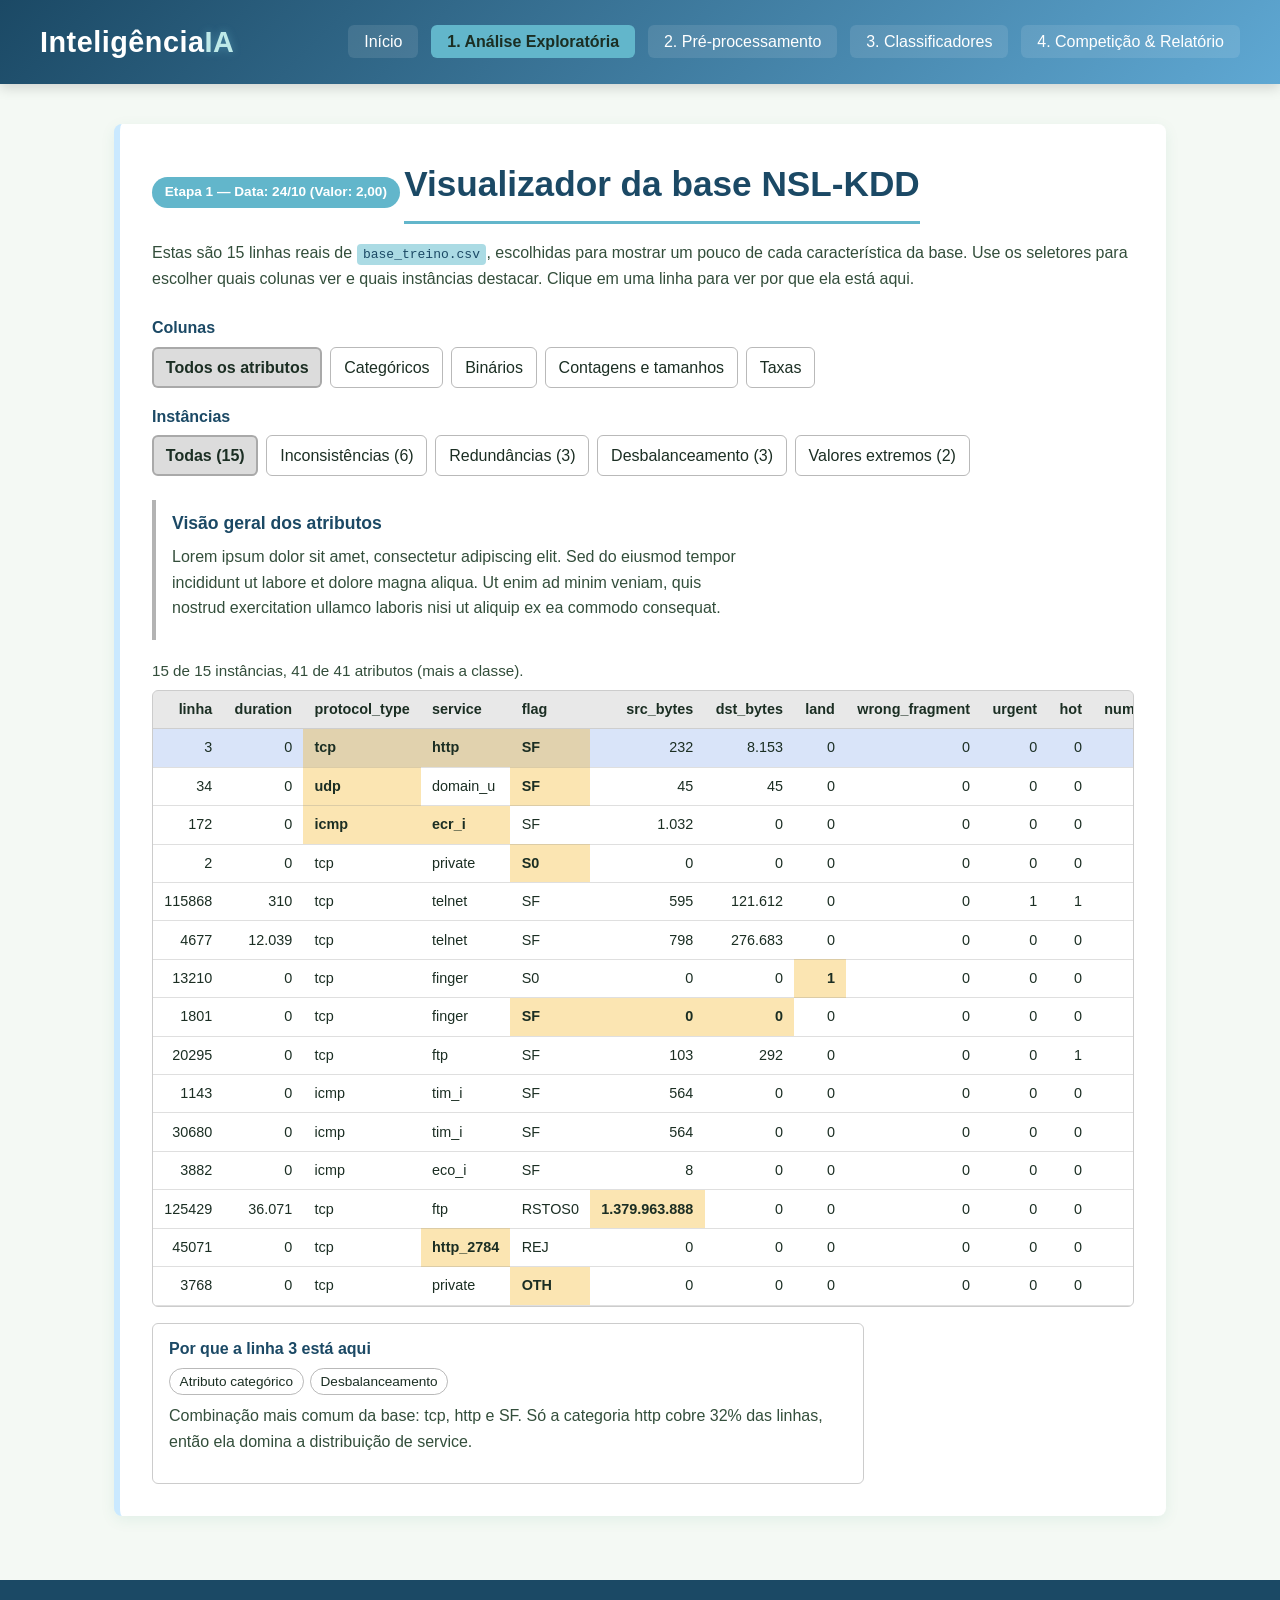
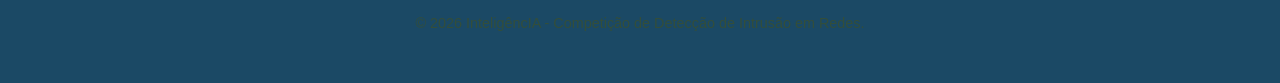
==== codigo/etapa1.html @ e3c4448b "Front + inicio" ====
<!DOCTYPE html>
<html lang="pt-BR">
<head>
    <meta charset="UTF-8">
    <meta name="viewport" content="width=device-width, initial-scale=1.0">
    <title>Etapa 1 - Visualizador da base | InteligêncIA</title>
    <link rel="stylesheet" href="style.css">
    <link rel="stylesheet" href="css/etapa1.css">
</head>
<body>

    <header>
        <div class="nav-container">
            <div class="logo">Inteligência<span>IA</span></div>
            <nav>
                <ul>
                    <li><a href="index.html#inicio">Início</a></li>
                    <li><a href="etapa1.html" class="active" aria-current="page">1. Análise Exploratória</a></li>
                    <li><a href="index.html#etapa2">2. Pré-processamento</a></li>
                    <li><a href="index.html#etapa3">3. Classificadores</a></li>
                    <li><a href="index.html#etapa4">4. Competição & Relatório</a></li>
                </ul>
            </nav>
        </div>
    </header>

    <main>
        <section class="card viz">
            <span class="badge">Etapa 1 — Data: 24/10 (Valor: 2,00)</span>
            <h1>Visualizador da base NSL-KDD</h1>
            <p>Estas são 15 linhas reais de <code>base_treino.csv</code>, escolhidas para mostrar um pouco de cada característica da base. Use os seletores para escolher quais colunas ver e quais instâncias destacar. Clique em uma linha para ver por que ela está aqui.</p>

            <div class="viz-seletores">
                <div>
                    <h2 id="titulo-seletor-colunas">Colunas</h2>
                    <div id="seletor-colunas" class="viz-grupo" role="group" aria-labelledby="titulo-seletor-colunas"></div>
                </div>
                <div>
                    <h2 id="titulo-seletor-instancias">Instâncias</h2>
                    <div id="seletor-instancias" class="viz-grupo" role="group" aria-labelledby="titulo-seletor-instancias"></div>
                </div>
            </div>

            <div id="viz-explicacao" class="viz-explicacao" aria-live="polite">
                <h2 id="viz-explicacao-titulo"></h2>
                <p id="viz-explicacao-texto"></p>
                <div id="viz-panorama" hidden></div>
            </div>

            <p id="viz-contagem" class="viz-contagem"></p>
            <div class="viz-tabela-rolavel" tabindex="0" role="region" aria-label="Tabela com as instâncias da amostra">
                <table id="viz-tabela"></table>
            </div>

            <div id="viz-motivo" class="viz-motivo" aria-live="polite"></div>
        </section>
    </main>

    <footer>
        <p>&copy; 2026 InteligêncIA - Competição de Detecção de Intrusão em Redes.</p>
    </footer>

    <script src="dados/amostra_instancias.js"></script>
    <script src="js/etapa1.js"></script>
</body>
</html>
---- codigo/style.css ----
/* ==========================================
   VARIÁVEIS DE CORES (Paleta Oficial Solicitada)
   ========================================== */
:root {
    --color-dark-green: #1b4965ff;
    --color-medium-green: #5fa8d3ff;
    --color-leaf-green: #cae9ffff;
    --color-bright-green: #62b6cbff;
    --color-lime-accent: #62b6cbff;
    --color-yellow-highlight: #bee9e8ff;
    --color-bg-light: #f4f9f4;
    --color-text-dark: #1b2e23;
    --color-card-bg: #ffffff;
}


/* ==========================================
   ESTILOS GERAIS DO SITE
   ========================================== */
* {
    margin: 0;
    padding: 0;
    box-sizing: border-box;
    font-family: 'Segoe UI', Tahoma, Geneva, Verdana, sans-serif;
}

body {
    background-color: var(--color-bg-light);
    color: var(--color-text-dark);
    line-height: 1.6;
}

/* ==========================================
   CABEÇALHO E NAVEGAÇÃO
   ========================================== */
header {
    background: linear-gradient(135deg, var(--color-dark-green), var(--color-medium-green));
    color: #ffffff;
    padding: 1.2rem 2rem;
    box-shadow: 0 4px 12px rgba(0, 0, 0, 0.15);
    position: sticky;
    top: 0;
    z-index: 1000;
}

.nav-container {
    max-width: 1200px;
    margin: 0 auto;
    display: flex;
    justify-content: space-between;
    align-items: center;
    flex-wrap: wrap;
    gap: 1rem;
}

.logo {
    font-size: 1.8rem;
    font-weight: 700;
    letter-spacing: 0.5px;
    color: #ffffff;
}

/* Destaque exclusivo para a sigla "IA" */
.logo span {
    color: var(--color-yellow-highlight);
    text-shadow: 0 0 8px rgba(128, 206, 229, 0.4);
}

nav ul {
    list-style: none;
    display: flex;
    gap: 0.8rem;
    flex-wrap: wrap;
}

nav a {
    color: #ffffff;
    text-decoration: none;
    padding: 0.5rem 1rem;
    border-radius: 6px;
    font-weight: 500;
    transition: all 0.3s ease;
    background-color: rgba(255, 255, 255, 0.1);
}

nav a:hover, nav a.active {
    background-color: var(--color-lime-accent);
    color: var(--color-text-dark);
    font-weight: 600;
    transform: translateY(-2px);
}

/* ==========================================
   CONTEÚDO PRINCIPAL E ABAS
   ========================================== */
main {
    max-width: 1100px;
    margin: 2.5rem auto;
    padding: 0 1.5rem;
}

.tab-content {
    display: none;
    animation: fadeIn 0.4s ease-in-out;
}

.tab-content.active {
    display: block;
}

@keyframes fadeIn {
    from { opacity: 0; transform: translateY(8px); }
    to { opacity: 1; transform: translateY(0); }
}

/* ==========================================
   CARTÕES E TIPOGRAFIA
   ========================================== */
.card {
    background-color: var(--color-card-bg);
    border-left: 6px solid var(--color-leaf-green);
    padding: 2rem;
    border-radius: 8px;
    box-shadow: 0 4px 15px rgba(0, 127, 95, 0.08);
    margin-bottom: 1.5rem;
}

h1, h2, h3 {
    color: var(--color-dark-green);
    margin-bottom: 1rem;
}

h1 {
    font-size: 2.2rem;
    border-bottom: 3px solid var(--color-lime-accent);
    padding-bottom: 0.5rem;
    display: inline-block;
}

h2 {
    font-size: 1.4rem;
    margin-top: 1.5rem;
}

p {
    margin-bottom: 1rem;
    color: #334e3b;
}

ul.styled-list {
    margin-left: 1.5rem;
    margin-bottom: 1rem;
}

ul.styled-list li {
    margin-bottom: 0.5rem;
    color: #334e3b;
}

code {
    background-color: #abdbe4;
    padding: 0.2rem 0.4rem;
    border-radius: 4px;
    font-family: monospace;
    color: var(--color-dark-green);
}

/* Badges e Destaques */
.badge {
    background-color: var(--color-bright-green);
    color: #ffffff;
    padding: 0.3rem 0.8rem;
    border-radius: 20px;
    font-size: 0.85rem;
    font-weight: 600;
    display: inline-block;
    margin-bottom: 1rem;
}

/* ==========================================
   RODAPÉ
   ========================================== */
footer {
    text-align: center;
    padding: 2rem;
    background-color: var(--color-dark-green);
    color: #ffffff;
    margin-top: 4rem;
    font-size: 0.9rem;
}
---- codigo/css/etapa1.css ----
/* Estilos do visualizador da etapa 1. Todas as classes começam com "viz-" para não colidir com style.css */

.viz-seletores { display: grid; gap: 1rem; margin: 1.5rem 0; }
.viz-seletores h2 { font-size: 1rem; margin: 0 0 .4rem; }
.viz-grupo { display: flex; flex-wrap: wrap; gap: .5rem; }

.viz-grupo button {
    font: inherit; color: inherit; cursor: pointer;
    padding: .4rem .8rem; border-radius: 6px;
    border: 1px solid rgba(128, 128, 128, .55); background: transparent;
}
.viz-grupo button:hover { background: rgba(128, 128, 128, .15); }
.viz-grupo button[aria-pressed="true"] {
    font-weight: 700; border-width: 2px; padding: calc(.4rem - 1px) calc(.8rem - 1px);
    background: rgba(128, 128, 128, .28);
}
.viz-grupo button:focus-visible,
.viz-tabela-rolavel:focus-visible,
#viz-tabela tbody tr:focus-visible { outline: 3px solid #2d6cdf; outline-offset: 2px; }

.viz-explicacao { border-left: 4px solid rgba(128, 128, 128, .6); padding: .2rem 1rem; margin: 1rem 0; max-width: 70ch; }
.viz-explicacao h2 { font-size: 1.1rem; margin: .4rem 0; }

.viz-contagem { margin: 1.2rem 0 .4rem; font-size: .95rem; }
.viz-tabela-rolavel { overflow-x: auto; border: 1px solid rgba(128, 128, 128, .4); border-radius: 6px; }
#viz-tabela { border-collapse: collapse; width: 100%; font-size: .9rem; font-variant-numeric: tabular-nums; }
#viz-tabela th, #viz-tabela td { padding: .45rem .7rem; text-align: right; white-space: nowrap; border-bottom: 1px solid rgba(128, 128, 128, .25); }
#viz-tabela th { text-align: right; font-weight: 700; background: rgba(128, 128, 128, .18); }
#viz-tabela td.viz-texto, #viz-tabela th.viz-texto { text-align: left; }
#viz-tabela tbody tr { cursor: pointer; }
#viz-tabela tbody tr:hover { background: rgba(128, 128, 128, .12); }
#viz-tabela tbody tr[aria-selected="true"] { background: rgba(45, 108, 223, .18); }
#viz-tabela td.viz-destaque { background: rgba(240, 170, 0, .3); font-weight: 700; }
.viz-anomalia { color: #c0392b; font-weight: 700; }
.viz-normal { color: #1e8449; font-weight: 700; }

.viz-motivo { margin-top: 1rem; padding: .8rem 1rem; border: 1px solid rgba(128, 128, 128, .4); border-radius: 6px; max-width: 80ch; }
.viz-motivo h3 { font-size: 1rem; margin: 0 0 .4rem; }
.viz-etiquetas { display: flex; flex-wrap: wrap; gap: .4rem; margin: 0 0 .5rem; padding: 0; list-style: none; }
.viz-etiquetas li { padding: .1rem .6rem; border: 1px solid rgba(128, 128, 128, .55); border-radius: 999px; font-size: .85rem; }

.viz-distribuicao { margin: .8rem 0; }
.viz-distribuicao h3 { font-size: .95rem; margin: 0 0 .3rem; }
.viz-linha-barra { display: grid; grid-template-columns: 9rem 1fr 4.5rem; gap: .5rem; align-items: center; font-size: .85rem; margin: .15rem 0; }
.viz-trilha { background: rgba(128, 128, 128, .2); border-radius: 3px; height: .8rem; }
.viz-trilha span { display: block; height: 100%; background: #2d6cdf; border-radius: 3px; }
.viz-linha-barra b { text-align: right; font-weight: 400; }
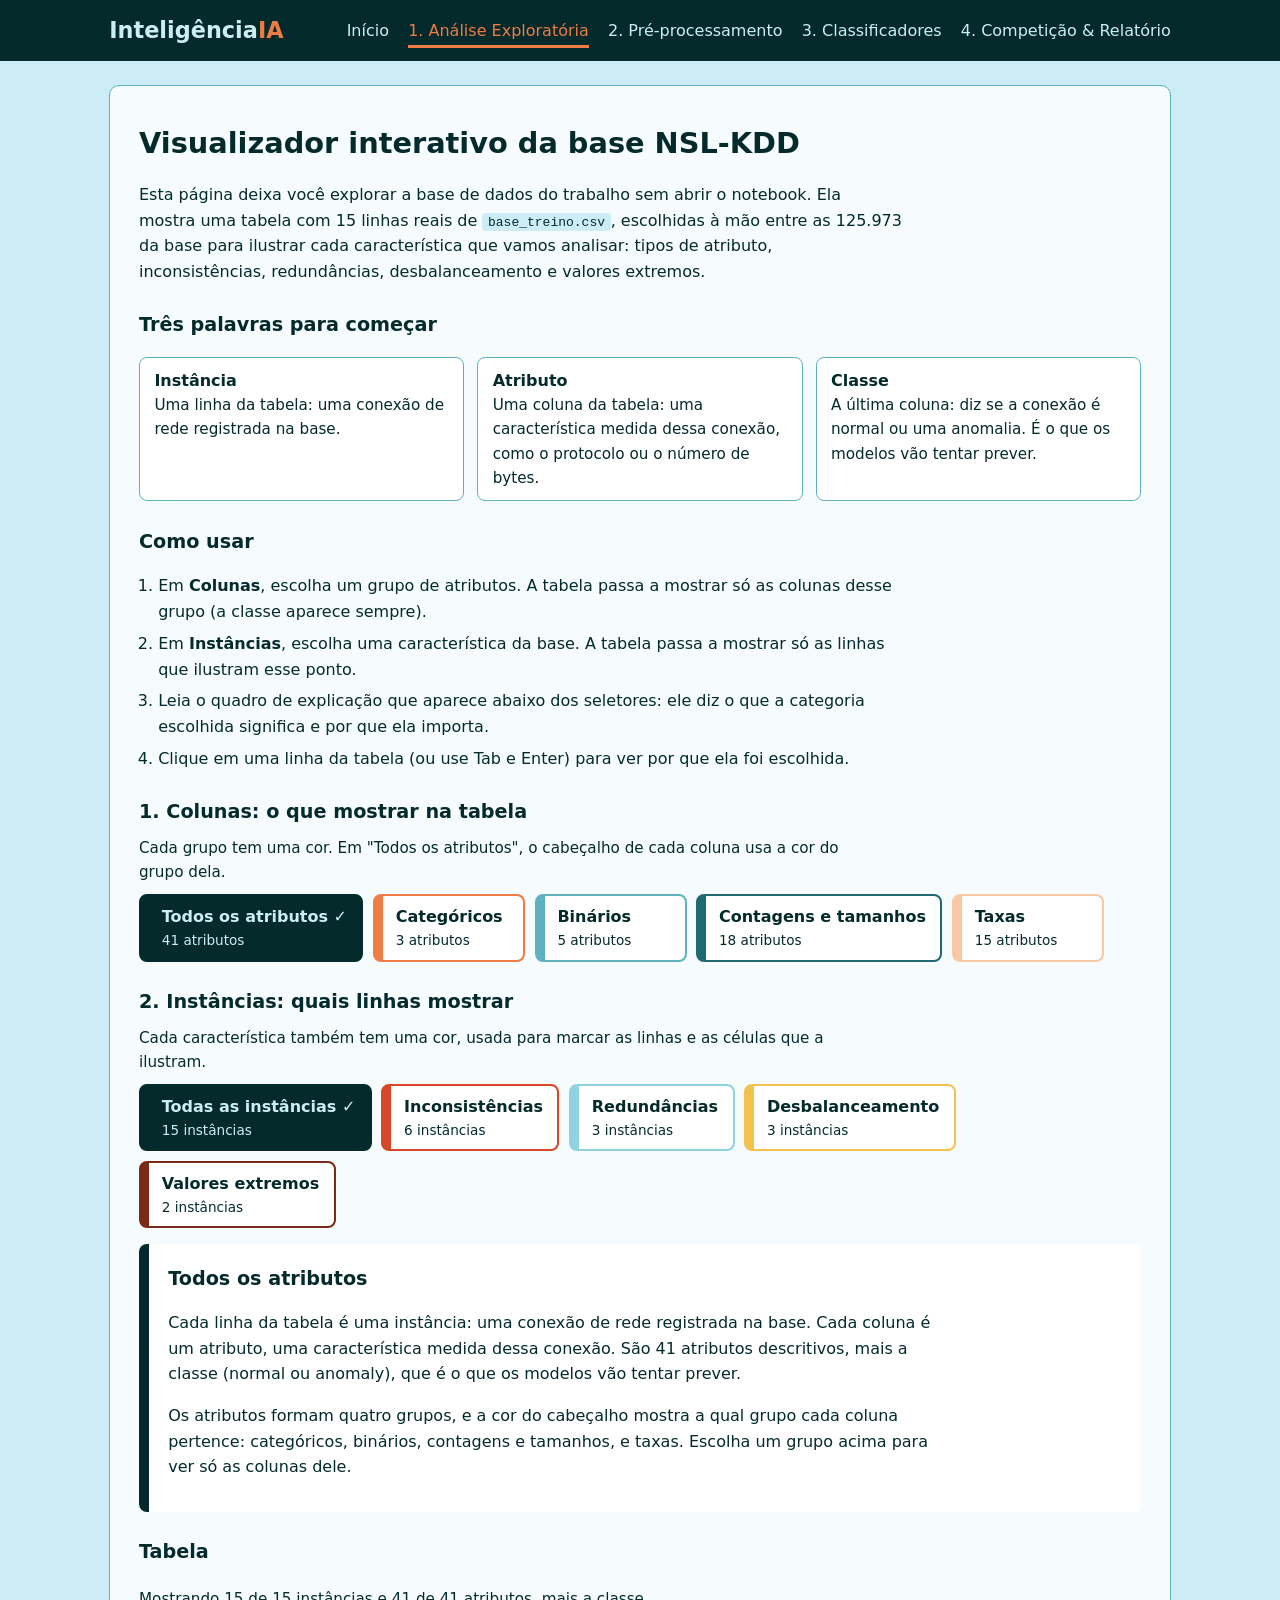
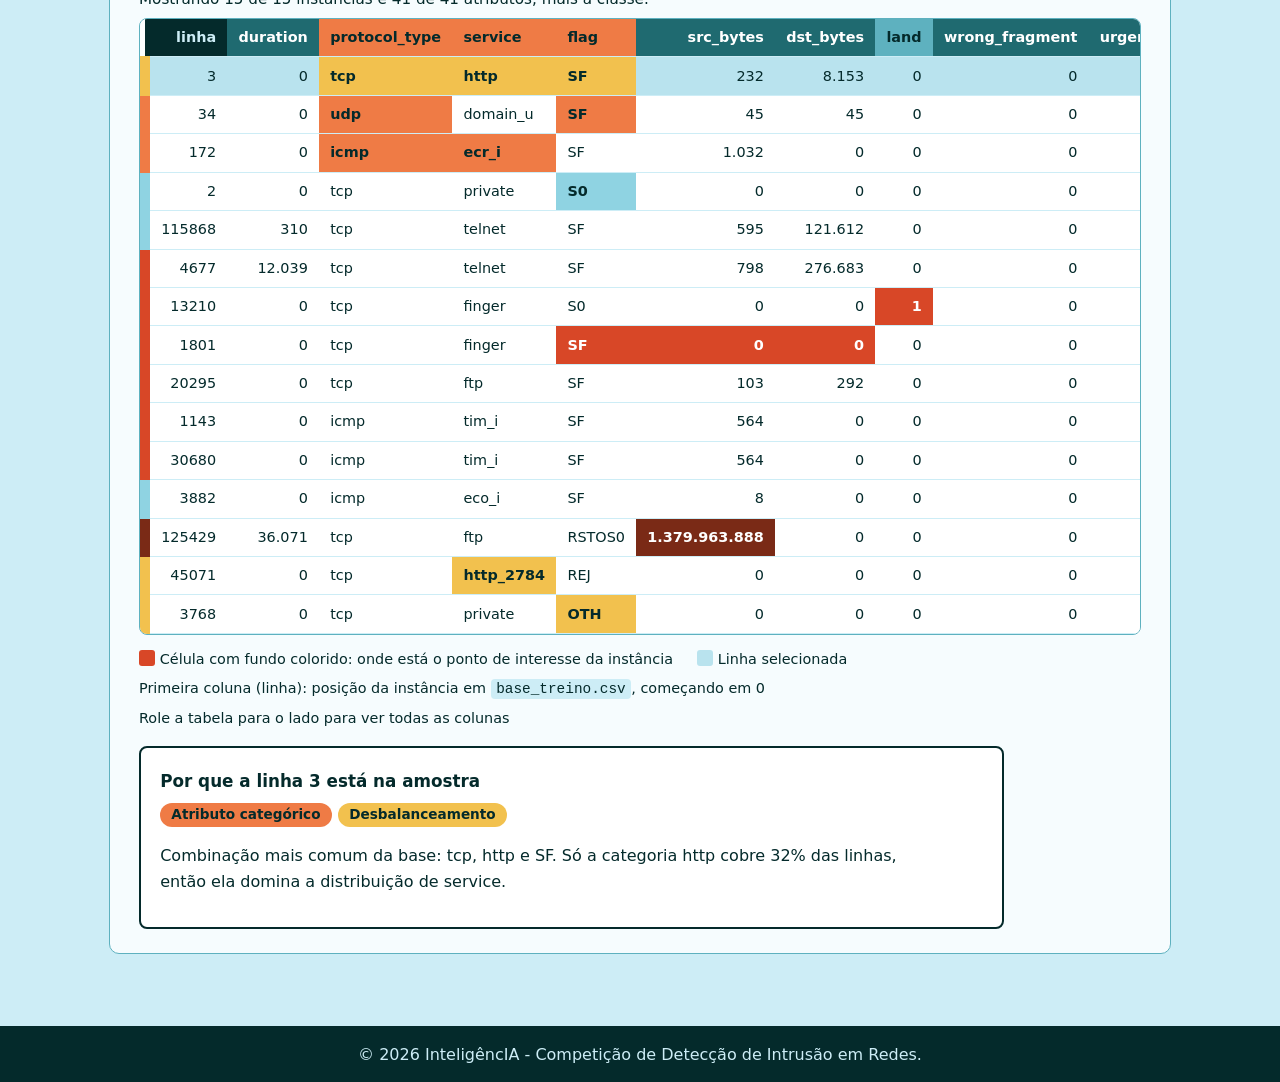
==== commit 582449fd: "Melhorias" ====
--- a/codigo/etapa1.html
+++ b/codigo/etapa1.html
@@ -26,31 +26,49 @@
 
     <main>
         <section class="card viz">
-            <span class="badge">Etapa 1 — Data: 24/10 (Valor: 2,00)</span>
-            <h1>Visualizador da base NSL-KDD</h1>
-            <p>Estas são 15 linhas reais de <code>base_treino.csv</code>, escolhidas para mostrar um pouco de cada característica da base. Use os seletores para escolher quais colunas ver e quais instâncias destacar. Clique em uma linha para ver por que ela está aqui.</p>
+            <h1>Visualizador interativo da base NSL-KDD</h1>
+            <p>Esta página deixa você explorar a base de dados do trabalho sem abrir o notebook. Ela mostra uma tabela com 15 linhas reais de <code>base_treino.csv</code>, escolhidas à mão entre as 125.973 da base para ilustrar cada característica que vamos analisar: tipos de atributo, inconsistências, redundâncias, desbalanceamento e valores extremos.</p>
 
-            <div class="viz-seletores">
-                <div>
-                    <h2 id="titulo-seletor-colunas">Colunas</h2>
-                    <div id="seletor-colunas" class="viz-grupo" role="group" aria-labelledby="titulo-seletor-colunas"></div>
-                </div>
-                <div>
-                    <h2 id="titulo-seletor-instancias">Instâncias</h2>
-                    <div id="seletor-instancias" class="viz-grupo" role="group" aria-labelledby="titulo-seletor-instancias"></div>
-                </div>
-            </div>
+            <h2>Três palavras para começar</h2>
+            <dl class="viz-definicoes">
+                <div><dt>Instância</dt><dd>Uma linha da tabela: uma conexão de rede registrada na base.</dd></div>
+                <div><dt>Atributo</dt><dd>Uma coluna da tabela: uma característica medida dessa conexão, como o protocolo ou o número de bytes.</dd></div>
+                <div><dt>Classe</dt><dd>A última coluna: diz se a conexão é normal ou uma anomalia. É o que os modelos vão tentar prever.</dd></div>
+            </dl>
+
+            <h2>Como usar</h2>
+            <ol class="viz-passos">
+                <li>Em <strong>Colunas</strong>, escolha um grupo de atributos. A tabela passa a mostrar só as colunas desse grupo (a classe aparece sempre).</li>
+                <li>Em <strong>Instâncias</strong>, escolha uma característica da base. A tabela passa a mostrar só as linhas que ilustram esse ponto.</li>
+                <li>Leia o quadro de explicação que aparece abaixo dos seletores: ele diz o que a categoria escolhida significa e por que ela importa.</li>
+                <li>Clique em uma linha da tabela (ou use Tab e Enter) para ver por que ela foi escolhida.</li>
+            </ol>
+
+            <h2 id="titulo-seletor-colunas">1. Colunas: o que mostrar na tabela</h2>
+            <p class="viz-ajuda">Cada grupo tem uma cor. Em "Todos os atributos", o cabeçalho de cada coluna usa a cor do grupo dela.</p>
+            <div id="seletor-colunas" class="viz-grupo" role="radiogroup" aria-labelledby="titulo-seletor-colunas"></div>
+
+            <h2 id="titulo-seletor-instancias">2. Instâncias: quais linhas mostrar</h2>
+            <p class="viz-ajuda">Cada característica também tem uma cor, usada para marcar as linhas e as células que a ilustram.</p>
+            <div id="seletor-instancias" class="viz-grupo" role="radiogroup" aria-labelledby="titulo-seletor-instancias"></div>
 
             <div id="viz-explicacao" class="viz-explicacao" aria-live="polite">
                 <h2 id="viz-explicacao-titulo"></h2>
-                <p id="viz-explicacao-texto"></p>
+                <div id="viz-explicacao-texto"></div>
                 <div id="viz-panorama" hidden></div>
             </div>
 
+            <h2>Tabela</h2>
             <p id="viz-contagem" class="viz-contagem"></p>
             <div class="viz-tabela-rolavel" tabindex="0" role="region" aria-label="Tabela com as instâncias da amostra">
                 <table id="viz-tabela"></table>
             </div>
+            <ul class="viz-legenda">
+                <li><span class="viz-amostra cor-inconsistencia"></span>Célula com fundo colorido: onde está o ponto de interesse da instância</li>
+                <li><span class="viz-amostra" style="background:#b9e3ee"></span>Linha selecionada</li>
+                <li>Primeira coluna (linha): posição da instância em <code>base_treino.csv</code>, começando em 0</li>
+                <li>Role a tabela para o lado para ver todas as colunas</li>
+            </ul>
 
             <div id="viz-motivo" class="viz-motivo" aria-live="polite"></div>
         </section>
--- a/codigo/style.css
+++ b/codigo/style.css
@@ -1,190 +1,45 @@
-/* ==========================================
-   VARIÁVEIS DE CORES (Paleta Oficial Solicitada)
-   ========================================== */
+/* Estilo geral do site InteligêncIA (substitui o style.css anterior) */
 :root {
-    --color-dark-green: #1b4965ff;
-    --color-medium-green: #5fa8d3ff;
-    --color-leaf-green: #cae9ffff;
-    --color-bright-green: #62b6cbff;
-    --color-lime-accent: #62b6cbff;
-    --color-yellow-highlight: #bee9e8ff;
-    --color-bg-light: #f4f9f4;
-    --color-text-dark: #1b2e23;
-    --color-card-bg: #ffffff;
+    --evergreen: #042a2b;
+    --pacific-blue: #5eb1bf;
+    --light-cyan: #cdedf6;
+    --atomic-tangerine: #ef7b45;
+    --burnt-tangerine: #d84727;
+    --superficie: #f6fcfe;
 }
+* { box-sizing: border-box; }
+body { margin: 0; font-family: system-ui, "Segoe UI", Roboto, sans-serif; line-height: 1.6; color: var(--evergreen); background: var(--light-cyan); }
 
+header { background: var(--evergreen); }
+.nav-container { max-width: 1100px; margin: 0 auto; padding: .8rem 1.2rem; display: flex; flex-wrap: wrap; align-items: center; justify-content: space-between; gap: .6rem 2rem; }
+.logo { font-size: 1.4rem; font-weight: 700; color: var(--light-cyan); }
+.logo span { color: var(--atomic-tangerine); }
+nav ul { display: flex; flex-wrap: wrap; gap: .3rem 1.2rem; margin: 0; padding: 0; list-style: none; }
+nav a { color: var(--light-cyan); text-decoration: none; padding: .3rem 0; border-bottom: 3px solid transparent; }
+nav a:hover { color: var(--pacific-blue); }
+nav a.active { color: var(--atomic-tangerine); border-bottom-color: var(--atomic-tangerine); }
+a:focus-visible, button:focus-visible { outline: 3px solid var(--atomic-tangerine); outline-offset: 2px; }
 
-/* ==========================================
-   ESTILOS GERAIS DO SITE
-   ========================================== */
-* {
-    margin: 0;
-    padding: 0;
-    box-sizing: border-box;
-    font-family: 'Segoe UI', Tahoma, Geneva, Verdana, sans-serif;
-}
+main { max-width: 1100px; margin: 0 auto; padding: 1.5rem 1.2rem 3rem; }
+.tab-content { display: none; }
+.tab-content.active { display: block; }
+.card { background: var(--superficie); border: 1px solid var(--pacific-blue); border-radius: 10px; padding: 1.5rem 1.8rem; margin-bottom: 1.5rem; }
+h1 { margin: .6rem 0 1rem; font-size: 1.8rem; }
+h2 { font-size: 1.2rem; margin: 1.4rem 0 .5rem; }
+p { max-width: 75ch; }
+main a { color: var(--burnt-tangerine); }
+code { background: var(--light-cyan); padding: .1rem .35rem; border-radius: 4px; }
+.badge { display: inline-block; background: var(--evergreen); color: var(--light-cyan); padding: .15rem .8rem; border-radius: 999px; font-size: .9rem; }
+.styled-list { padding-left: 1.2rem; }
+.styled-list li { margin-bottom: .4rem; }
+.styled-list li::marker { color: var(--atomic-tangerine); }
 
-body {
-    background-color: var(--color-bg-light);
-    color: var(--color-text-dark);
-    line-height: 1.6;
-}
+.equipe-grade { display: grid; grid-template-columns: repeat(auto-fit, minmax(150px, 1fr)); gap: 1.5rem; margin-top: 1rem; }
+.pessoa { margin: 0; text-align: center; }
+.foto { width: 130px; height: 130px; margin: 0 auto .6rem; border-radius: 50%; overflow: hidden; background: var(--light-cyan); border: 4px solid var(--pacific-blue); display: grid; place-items: center; color: var(--pacific-blue); font-size: .85rem; }
+.foto img { width: 100%; height: 100%; object-fit: cover; }
+.professora .foto { width: 160px; height: 160px; border-color: var(--atomic-tangerine); }
+.pessoa figcaption { font-weight: 600; }
 
-/* ==========================================
-   CABEÇALHO E NAVEGAÇÃO
-   ========================================== */
-header {
-    background: linear-gradient(135deg, var(--color-dark-green), var(--color-medium-green));
-    color: #ffffff;
-    padding: 1.2rem 2rem;
-    box-shadow: 0 4px 12px rgba(0, 0, 0, 0.15);
-    position: sticky;
-    top: 0;
-    z-index: 1000;
-}
-
-.nav-container {
-    max-width: 1200px;
-    margin: 0 auto;
-    display: flex;
-    justify-content: space-between;
-    align-items: center;
-    flex-wrap: wrap;
-    gap: 1rem;
-}
-
-.logo {
-    font-size: 1.8rem;
-    font-weight: 700;
-    letter-spacing: 0.5px;
-    color: #ffffff;
-}
-
-/* Destaque exclusivo para a sigla "IA" */
-.logo span {
-    color: var(--color-yellow-highlight);
-    text-shadow: 0 0 8px rgba(128, 206, 229, 0.4);
-}
-
-nav ul {
-    list-style: none;
-    display: flex;
-    gap: 0.8rem;
-    flex-wrap: wrap;
-}
-
-nav a {
-    color: #ffffff;
-    text-decoration: none;
-    padding: 0.5rem 1rem;
-    border-radius: 6px;
-    font-weight: 500;
-    transition: all 0.3s ease;
-    background-color: rgba(255, 255, 255, 0.1);
-}
-
-nav a:hover, nav a.active {
-    background-color: var(--color-lime-accent);
-    color: var(--color-text-dark);
-    font-weight: 600;
-    transform: translateY(-2px);
-}
-
-/* ==========================================
-   CONTEÚDO PRINCIPAL E ABAS
-   ========================================== */
-main {
-    max-width: 1100px;
-    margin: 2.5rem auto;
-    padding: 0 1.5rem;
-}
-
-.tab-content {
-    display: none;
-    animation: fadeIn 0.4s ease-in-out;
-}
-
-.tab-content.active {
-    display: block;
-}
-
-@keyframes fadeIn {
-    from { opacity: 0; transform: translateY(8px); }
-    to { opacity: 1; transform: translateY(0); }
-}
-
-/* ==========================================
-   CARTÕES E TIPOGRAFIA
-   ========================================== */
-.card {
-    background-color: var(--color-card-bg);
-    border-left: 6px solid var(--color-leaf-green);
-    padding: 2rem;
-    border-radius: 8px;
-    box-shadow: 0 4px 15px rgba(0, 127, 95, 0.08);
-    margin-bottom: 1.5rem;
-}
-
-h1, h2, h3 {
-    color: var(--color-dark-green);
-    margin-bottom: 1rem;
-}
-
-h1 {
-    font-size: 2.2rem;
-    border-bottom: 3px solid var(--color-lime-accent);
-    padding-bottom: 0.5rem;
-    display: inline-block;
-}
-
-h2 {
-    font-size: 1.4rem;
-    margin-top: 1.5rem;
-}
-
-p {
-    margin-bottom: 1rem;
-    color: #334e3b;
-}
-
-ul.styled-list {
-    margin-left: 1.5rem;
-    margin-bottom: 1rem;
-}
-
-ul.styled-list li {
-    margin-bottom: 0.5rem;
-    color: #334e3b;
-}
-
-code {
-    background-color: #abdbe4;
-    padding: 0.2rem 0.4rem;
-    border-radius: 4px;
-    font-family: monospace;
-    color: var(--color-dark-green);
-}
-
-/* Badges e Destaques */
-.badge {
-    background-color: var(--color-bright-green);
-    color: #ffffff;
-    padding: 0.3rem 0.8rem;
-    border-radius: 20px;
-    font-size: 0.85rem;
-    font-weight: 600;
-    display: inline-block;
-    margin-bottom: 1rem;
-}
-
-/* ==========================================
-   RODAPÉ
-   ========================================== */
-footer {
-    text-align: center;
-    padding: 2rem;
-    background-color: var(--color-dark-green);
-    color: #ffffff;
-    margin-top: 4rem;
-    font-size: 0.9rem;
-}+footer { background: var(--evergreen); color: var(--light-cyan); text-align: center; padding: 1rem; }
+footer p { margin: 0 auto; }
--- a/codigo/css/etapa1.css
+++ b/codigo/css/etapa1.css
@@ -1,47 +1,63 @@
-/* Estilos do visualizador da etapa 1. Todas as classes começam com "viz-" para não colidir com style.css */
+/* Visualizador da etapa 1. Usa as variáveis de cor definidas em style.css */
 
-.viz-seletores { display: grid; gap: 1rem; margin: 1.5rem 0; }
-.viz-seletores h2 { font-size: 1rem; margin: 0 0 .4rem; }
-.viz-grupo { display: flex; flex-wrap: wrap; gap: .5rem; }
+/* Cor de cada categoria: --cor é o fundo e --sobre é a cor do texto sobre ele */
+.cor-todas { --cor: var(--evergreen); --sobre: var(--light-cyan); }
+.cor-categoricos { --cor: var(--atomic-tangerine); --sobre: var(--evergreen); }
+.cor-binarios { --cor: var(--pacific-blue); --sobre: var(--evergreen); }
+.cor-contagens { --cor: #1f6a70; --sobre: #ffffff; }
+.cor-taxas { --cor: #f7c8a4; --sobre: var(--evergreen); }
+.cor-inconsistencia { --cor: var(--burnt-tangerine); --sobre: #ffffff; }
+.cor-redundancia { --cor: #8fd3e2; --sobre: var(--evergreen); }
+.cor-desbalanceamento { --cor: #f2c14e; --sobre: var(--evergreen); }
+.cor-extremo { --cor: #7a2a16; --sobre: #ffffff; }
 
-.viz-grupo button {
-    font: inherit; color: inherit; cursor: pointer;
-    padding: .4rem .8rem; border-radius: 6px;
-    border: 1px solid rgba(128, 128, 128, .55); background: transparent;
-}
-.viz-grupo button:hover { background: rgba(128, 128, 128, .15); }
-.viz-grupo button[aria-pressed="true"] {
-    font-weight: 700; border-width: 2px; padding: calc(.4rem - 1px) calc(.8rem - 1px);
-    background: rgba(128, 128, 128, .28);
-}
-.viz-grupo button:focus-visible,
-.viz-tabela-rolavel:focus-visible,
-#viz-tabela tbody tr:focus-visible { outline: 3px solid #2d6cdf; outline-offset: 2px; }
+.viz h2 { margin-top: 1.6rem; }
+.viz-passos { max-width: 75ch; padding-left: 1.2rem; }
+.viz-passos li { margin-bottom: .4rem; }
+.viz-definicoes { display: grid; grid-template-columns: repeat(auto-fit, minmax(220px, 1fr)); gap: .8rem; margin: 1rem 0; }
+.viz-definicoes div { border: 1px solid var(--pacific-blue); border-radius: 8px; padding: .6rem .9rem; background: #fff; }
+.viz-definicoes dt { font-weight: 700; }
+.viz-definicoes dd { margin: 0; font-size: .95rem; }
 
-.viz-explicacao { border-left: 4px solid rgba(128, 128, 128, .6); padding: .2rem 1rem; margin: 1rem 0; max-width: 70ch; }
-.viz-explicacao h2 { font-size: 1.1rem; margin: .4rem 0; }
+.viz-ajuda { margin: 0 0 .6rem; font-size: .95rem; }
+.viz-grupo { display: flex; flex-wrap: wrap; gap: .6rem; margin-bottom: 1rem; }
+.viz-opcao { position: relative; cursor: pointer; }
+.viz-opcao input { position: absolute; opacity: 0; inset: 0; cursor: pointer; }
+.viz-opcao-corpo { display: flex; flex-direction: column; min-width: 9.5rem; padding: .5rem .9rem .5rem .8rem; background: #fff; border: 2px solid var(--cor); border-left-width: 10px; border-radius: 8px; }
+.viz-opcao-nome { font-weight: 700; }
+.viz-opcao-detalhe { font-size: .85rem; }
+.viz-opcao:hover .viz-opcao-corpo { background: var(--light-cyan); }
+.viz-opcao input:checked + .viz-opcao-corpo { background: var(--cor); color: var(--sobre); }
+.viz-opcao input:checked + .viz-opcao-corpo .viz-opcao-nome::after { content: " ✓"; }
+.viz-opcao input:focus-visible + .viz-opcao-corpo { outline: 3px solid var(--evergreen); outline-offset: 2px; }
+
+.viz-explicacao { border-left: 10px solid var(--cor); background: #fff; border-radius: 8px; padding: .4rem 1.2rem 1rem; margin: 1rem 0; }
+.viz-explicacao h2 { margin-top: .8rem; }
+.viz-distribuicao h3 { font-size: .95rem; margin: 1rem 0 .3rem; }
+.viz-linha-barra { display: grid; grid-template-columns: 9rem 1fr 4.5rem; gap: .5rem; align-items: center; font-size: .85rem; margin: .15rem 0; }
+.viz-trilha { background: var(--light-cyan); border-radius: 3px; height: .8rem; }
+.viz-trilha span { display: block; height: 100%; background: var(--evergreen); border-radius: 3px; }
+.viz-linha-barra b { text-align: right; font-weight: 400; }
 
 .viz-contagem { margin: 1.2rem 0 .4rem; font-size: .95rem; }
-.viz-tabela-rolavel { overflow-x: auto; border: 1px solid rgba(128, 128, 128, .4); border-radius: 6px; }
+.viz-tabela-rolavel { overflow-x: auto; background: #fff; border: 1px solid var(--pacific-blue); border-radius: 8px; }
+.viz-tabela-rolavel:focus-visible { outline: 3px solid var(--evergreen); outline-offset: 2px; }
 #viz-tabela { border-collapse: collapse; width: 100%; font-size: .9rem; font-variant-numeric: tabular-nums; }
-#viz-tabela th, #viz-tabela td { padding: .45rem .7rem; text-align: right; white-space: nowrap; border-bottom: 1px solid rgba(128, 128, 128, .25); }
-#viz-tabela th { text-align: right; font-weight: 700; background: rgba(128, 128, 128, .18); }
-#viz-tabela td.viz-texto, #viz-tabela th.viz-texto { text-align: left; }
+#viz-tabela th, #viz-tabela td { padding: .45rem .7rem; text-align: right; white-space: nowrap; border-bottom: 1px solid var(--light-cyan); }
+#viz-tabela th { background: var(--cor); color: var(--sobre); }
+#viz-tabela th.viz-texto, #viz-tabela td.viz-texto { text-align: left; }
 #viz-tabela tbody tr { cursor: pointer; }
-#viz-tabela tbody tr:hover { background: rgba(128, 128, 128, .12); }
-#viz-tabela tbody tr[aria-selected="true"] { background: rgba(45, 108, 223, .18); }
-#viz-tabela td.viz-destaque { background: rgba(240, 170, 0, .3); font-weight: 700; }
-.viz-anomalia { color: #c0392b; font-weight: 700; }
-.viz-normal { color: #1e8449; font-weight: 700; }
+#viz-tabela tbody tr:hover { background: var(--light-cyan); }
+#viz-tabela tbody tr[aria-selected="true"] { background: #b9e3ee; }
+#viz-tabela tbody tr:focus-visible { outline: 3px solid var(--evergreen); outline-offset: -3px; }
+#viz-tabela td.viz-marca { border-left: 10px solid var(--cor); }
+#viz-tabela td.viz-destaque { background: var(--cor); color: var(--sobre); font-weight: 700; }
+.viz-anomalia { color: var(--burnt-tangerine); font-weight: 700; }
+.viz-normal { color: #1f6a70; font-weight: 700; }
 
-.viz-motivo { margin-top: 1rem; padding: .8rem 1rem; border: 1px solid rgba(128, 128, 128, .4); border-radius: 6px; max-width: 80ch; }
-.viz-motivo h3 { font-size: 1rem; margin: 0 0 .4rem; }
+.viz-legenda { display: flex; flex-wrap: wrap; gap: .4rem 1.5rem; margin: .8rem 0; font-size: .9rem; list-style: none; padding: 0; }
+.viz-amostra { display: inline-block; width: 1rem; height: 1rem; border-radius: 3px; vertical-align: -.15rem; margin-right: .3rem; background: var(--cor); }
+.viz-motivo { margin-top: 1rem; padding: .4rem 1.2rem 1rem; background: #fff; border: 2px solid var(--evergreen); border-radius: 8px; max-width: 85ch; }
+.viz-motivo h3 { font-size: 1.05rem; margin: .8rem 0 .5rem; }
 .viz-etiquetas { display: flex; flex-wrap: wrap; gap: .4rem; margin: 0 0 .5rem; padding: 0; list-style: none; }
-.viz-etiquetas li { padding: .1rem .6rem; border: 1px solid rgba(128, 128, 128, .55); border-radius: 999px; font-size: .85rem; }
-
-.viz-distribuicao { margin: .8rem 0; }
-.viz-distribuicao h3 { font-size: .95rem; margin: 0 0 .3rem; }
-.viz-linha-barra { display: grid; grid-template-columns: 9rem 1fr 4.5rem; gap: .5rem; align-items: center; font-size: .85rem; margin: .15rem 0; }
-.viz-trilha { background: rgba(128, 128, 128, .2); border-radius: 3px; height: .8rem; }
-.viz-trilha span { display: block; height: 100%; background: #2d6cdf; border-radius: 3px; }
-.viz-linha-barra b { text-align: right; font-weight: 400; }+.viz-etiquetas li { padding: .1rem .7rem; border-radius: 999px; font-size: .85rem; font-weight: 600; background: var(--cor); color: var(--sobre); }
